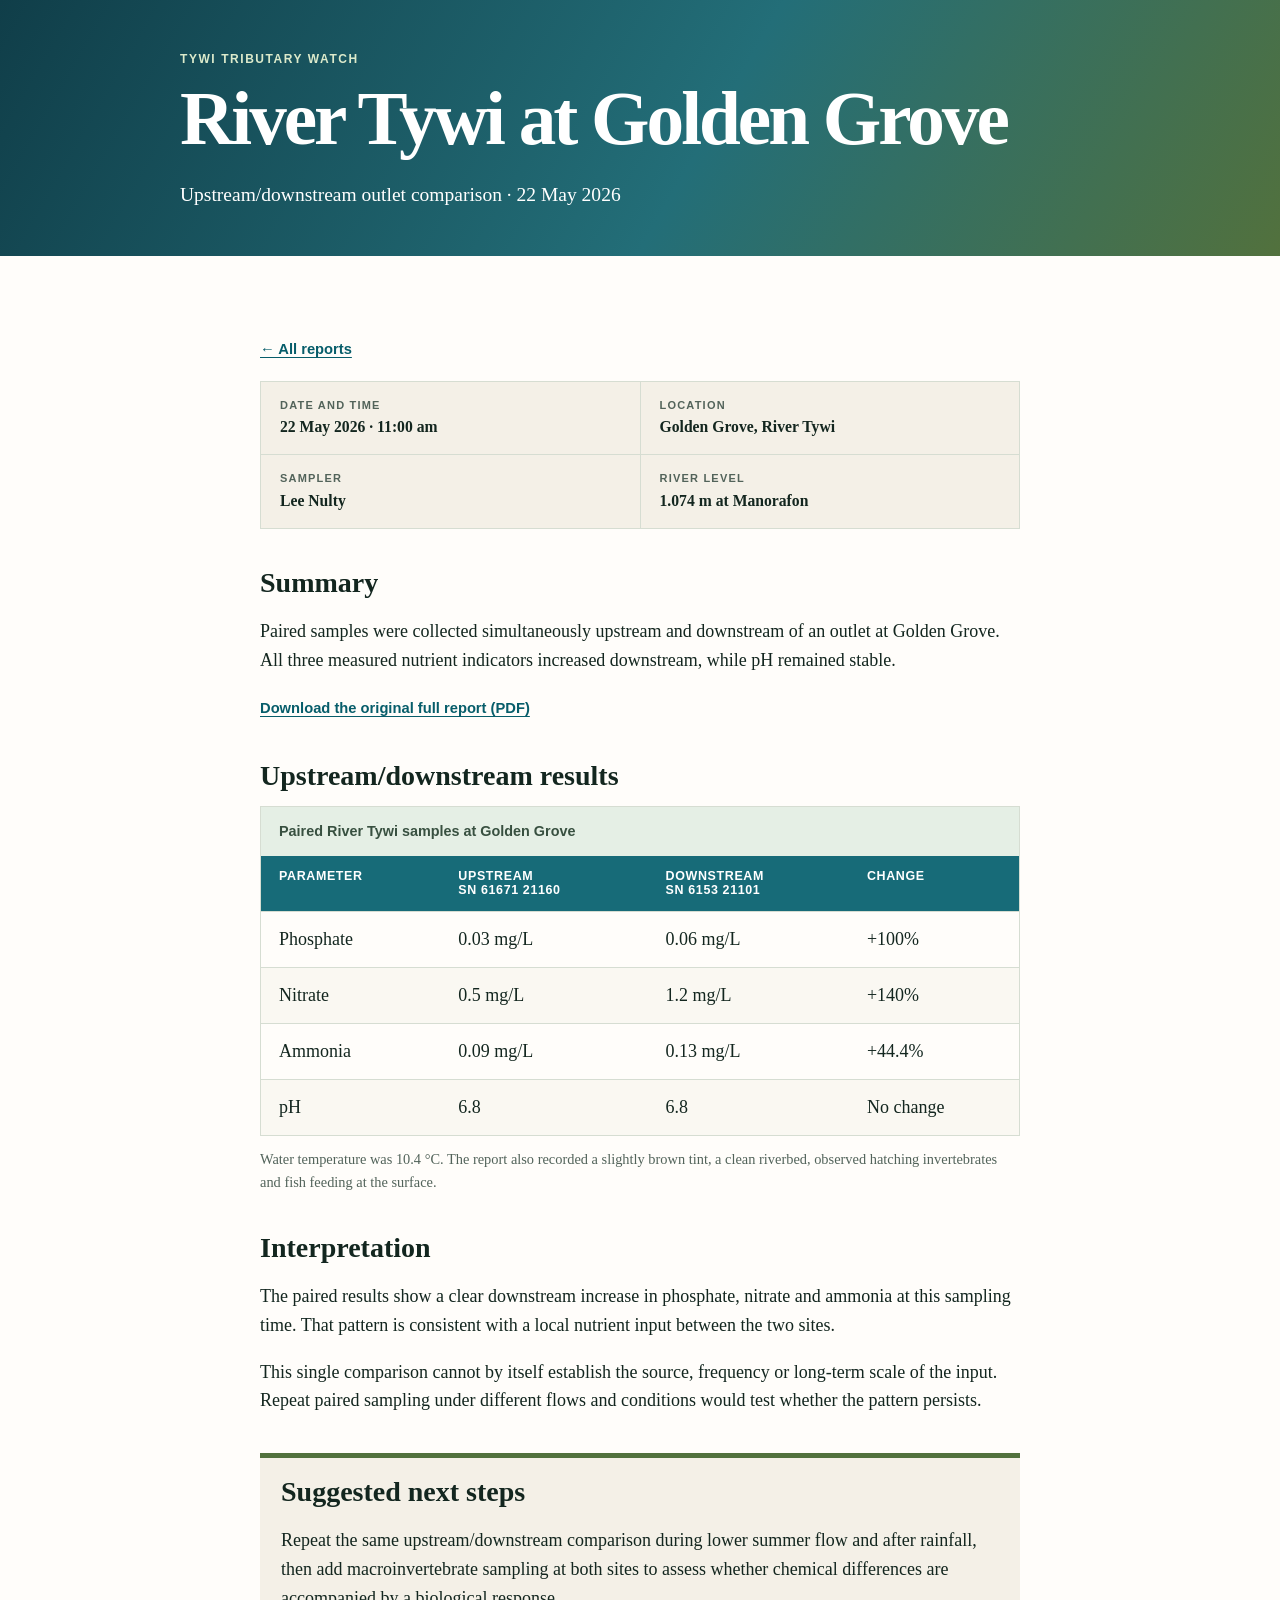
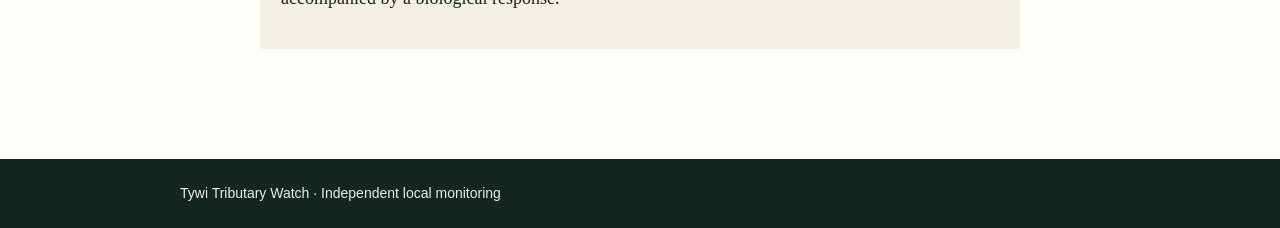
==== tywi-golden-grove-2026-05-22.html @ 7a90a106 "Add files via upload" ====
<!doctype html>
<html lang="en">
  <head>
    <meta charset="utf-8">
    <meta name="viewport" content="width=device-width, initial-scale=1">
    <meta name="description" content="Upstream and downstream chemical comparison on the River Tywi at Golden Grove, 22 May 2026.">
    <title>River Tywi at Golden Grove | Tywi Tributary Watch</title>
    <link rel="stylesheet" href="../assets/site.css">
  </head>
  <body>
    <header class="hero compact"><div class="wrap"><p class="eyebrow">TYWI TRIBUTARY WATCH</p><h1>River Tywi at Golden Grove</h1><p class="lede">Upstream/downstream outlet comparison · 22 May 2026</p></div></header>
    <main class="wrap report">
      <p><a class="back" href="../index.html">← All reports</a></p>
      <section class="facts" aria-label="Survey details">
        <div><span>Date and time</span><strong>22 May 2026 · 11:00 am</strong></div>
        <div><span>Location</span><strong>Golden Grove, River Tywi</strong></div>
        <div><span>Sampler</span><strong>Lee Nulty</strong></div>
        <div><span>River level</span><strong>1.074 m at Manorafon</strong></div>
      </section>
      <section>
        <h2>Summary</h2>
        <p>Paired samples were collected simultaneously upstream and downstream of an outlet at Golden Grove. All three measured nutrient indicators increased downstream, while pH remained stable.</p>
        <p><a class="arrow-link" href="tywi-golden-grove-2026-05-22.pdf">Download the original full report (PDF)</a></p>
      </section>
      <section aria-labelledby="results">
        <h2 id="results">Upstream/downstream results</h2>
        <div class="data-table-wrap"><table>
          <caption>Paired River Tywi samples at Golden Grove</caption>
          <thead><tr><th scope="col">Parameter</th><th scope="col">Upstream<br>SN 61671 21160</th><th scope="col">Downstream<br>SN 6153 21101</th><th scope="col">Change</th></tr></thead>
          <tbody>
            <tr><td>Phosphate</td><td>0.03 mg/L</td><td>0.06 mg/L</td><td>+100%</td></tr>
            <tr><td>Nitrate</td><td>0.5 mg/L</td><td>1.2 mg/L</td><td>+140%</td></tr>
            <tr><td>Ammonia</td><td>0.09 mg/L</td><td>0.13 mg/L</td><td>+44.4%</td></tr>
            <tr><td>pH</td><td>6.8</td><td>6.8</td><td>No change</td></tr>
          </tbody>
        </table></div>
        <p class="small-note">Water temperature was 10.4 °C. The report also recorded a slightly brown tint, a clean riverbed, observed hatching invertebrates and fish feeding at the surface.</p>
      </section>
      <section>
        <h2>Interpretation</h2>
        <p>The paired results show a clear downstream increase in phosphate, nitrate and ammonia at this sampling time. That pattern is consistent with a local nutrient input between the two sites.</p>
        <p>This single comparison cannot by itself establish the source, frequency or long-term scale of the input. Repeat paired sampling under different flows and conditions would test whether the pattern persists.</p>
      </section>
      <section class="callout">
        <h2>Suggested next steps</h2>
        <p>Repeat the same upstream/downstream comparison during lower summer flow and after rainfall, then add macroinvertebrate sampling at both sites to assess whether chemical differences are accompanied by a biological response.</p>
      </section>
    </main>
    <footer><div class="wrap">Tywi Tributary Watch · Independent local monitoring</div></footer>
  </body>
</html>
---- assets/site.css ----
:root { --ink:#13261f; --water:#176b78; --moss:#52713d; --sand:#f4f0e7; --paper:#fffdfa; --line:#d6ddd2; }
* { box-sizing:border-box; }
body { margin:0; color:var(--ink); background:var(--paper); font:18px/1.6 Georgia, "Times New Roman", serif; }
.wrap { width:min(920px, calc(100% - 40px)); margin:auto; }
.hero { color:white; background:linear-gradient(120deg, #103e49, #236e78 55%, #52713d); padding:76px 0 64px; }
.hero.compact { padding:52px 0 46px; }
.eyebrow,.tag { margin:0 0 10px; color:#dceacb; font:700 12px/1.2 Arial, sans-serif; letter-spacing:.13em; }
h1,h2,h3 { line-height:1.15; }
h1 { margin:0; font-size:clamp(2.5rem, 7vw, 4.7rem); letter-spacing:-.04em; }
h2 { margin:0 0 14px; font-size:1.75rem; }
h3 { margin:0 0 12px; font-size:1.65rem; }
.lede { max-width:640px; margin:16px 0 0; font-size:1.22rem; }
main { padding:60px 0 72px; }
section { margin:0 0 48px; }
.intro { max-width:760px; }
.note,.callout { border-left:5px solid var(--moss); background:var(--sand); padding:18px 21px; }
.section-heading { border-bottom:1px solid var(--line); margin-bottom:20px; }
.section-heading p { margin-bottom:18px; }
.report-card { padding:27px 28px 29px; border:1px solid var(--line); border-radius:7px; box-shadow:0 3px 14px #1630220b; }
.report-card p { max-width:700px; }
a { color:#075d6a; text-decoration-thickness:1px; text-underline-offset:3px; }
h3 a { color:var(--ink); }
.arrow-link,.back { font-family:Arial,sans-serif; font-size:.92rem; font-weight:700; }
.next { padding:29px 32px; background:#e5efe5; border-radius:7px; }
.next h2 { margin-bottom:7px; }
.next p:last-child { margin-bottom:0; }
footer { padding:25px 0; background:#13261f; color:#e9efe7; font:14px/1.4 Arial,sans-serif; }
.report { max-width:760px; }
.facts { display:grid; grid-template-columns:repeat(2,1fr); gap:1px; background:var(--line); border:1px solid var(--line); }
.facts div { padding:17px 19px; background:var(--sand); }
.facts span { display:block; color:#52635a; font:700 11px/1.2 Arial,sans-serif; letter-spacing:.11em; text-transform:uppercase; }
.facts strong { display:block; margin-top:5px; font-size:.98rem; line-height:1.3; }
.report section { margin-bottom:38px; }
.report .callout { border-left:none; border-top:5px solid var(--moss); }
.data-table-wrap { overflow-x:auto; border:1px solid var(--line); }
table { width:100%; border-collapse:collapse; text-align:left; }
caption { padding:15px 18px; color:#385040; background:#e5efe5; font:700 .9rem/1.3 Arial,sans-serif; text-align:left; }
th { color:white; background:var(--water); font:700 .78rem/1.2 Arial,sans-serif; letter-spacing:.05em; text-transform:uppercase; }
th,td { padding:13px 18px; border-bottom:1px solid var(--line); vertical-align:top; }
tbody tr:last-child td { border-bottom:none; }
tbody tr:nth-child(even) { background:#faf8f2; }
.small-note { margin:12px 0 0; color:#52635a; font-size:.9rem; }
@media (max-width:600px) { body { font-size:17px; } .hero { padding:54px 0 46px; } main { padding-top:42px; } .facts { grid-template-columns:1fr; } .report-card,.next { padding:23px; } }
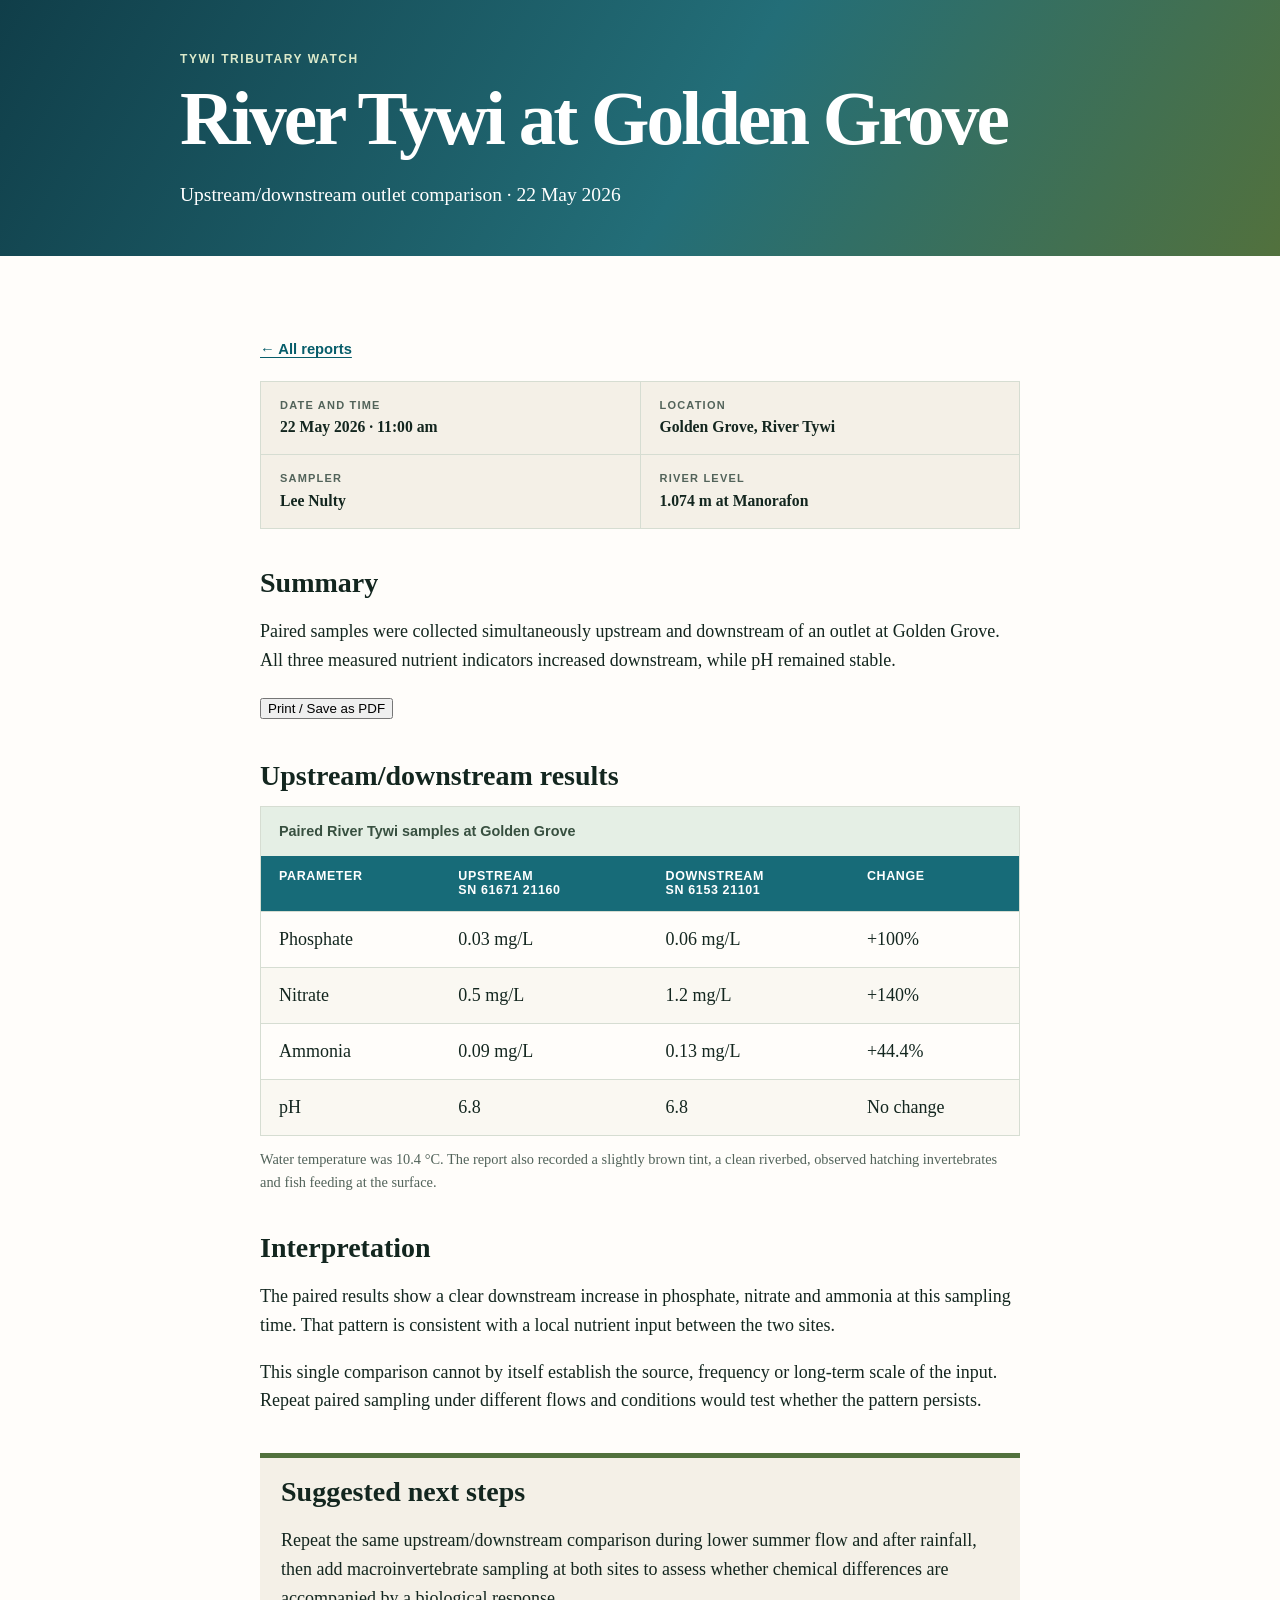
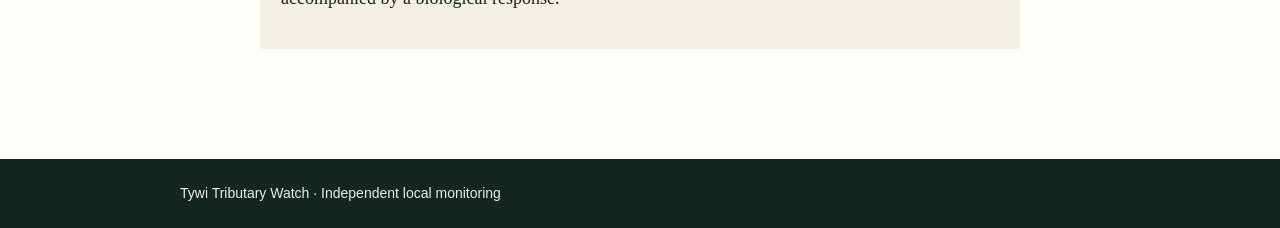
==== commit f4dd9941: "Update tywi-golden-grove-2026-05-22.html" ====
--- a/tywi-golden-grove-2026-05-22.html
+++ b/tywi-golden-grove-2026-05-22.html
@@ -20,7 +20,7 @@
       <section>
         <h2>Summary</h2>
         <p>Paired samples were collected simultaneously upstream and downstream of an outlet at Golden Grove. All three measured nutrient indicators increased downstream, while pH remained stable.</p>
-        <p><a class="arrow-link" href="tywi-golden-grove-2026-05-22.pdf">Download the original full report (PDF)</a></p>
+        <p><button onclick="window.print()">Print / Save as PDF</button></p>
       </section>
       <section aria-labelledby="results">
         <h2 id="results">Upstream/downstream results</h2>
